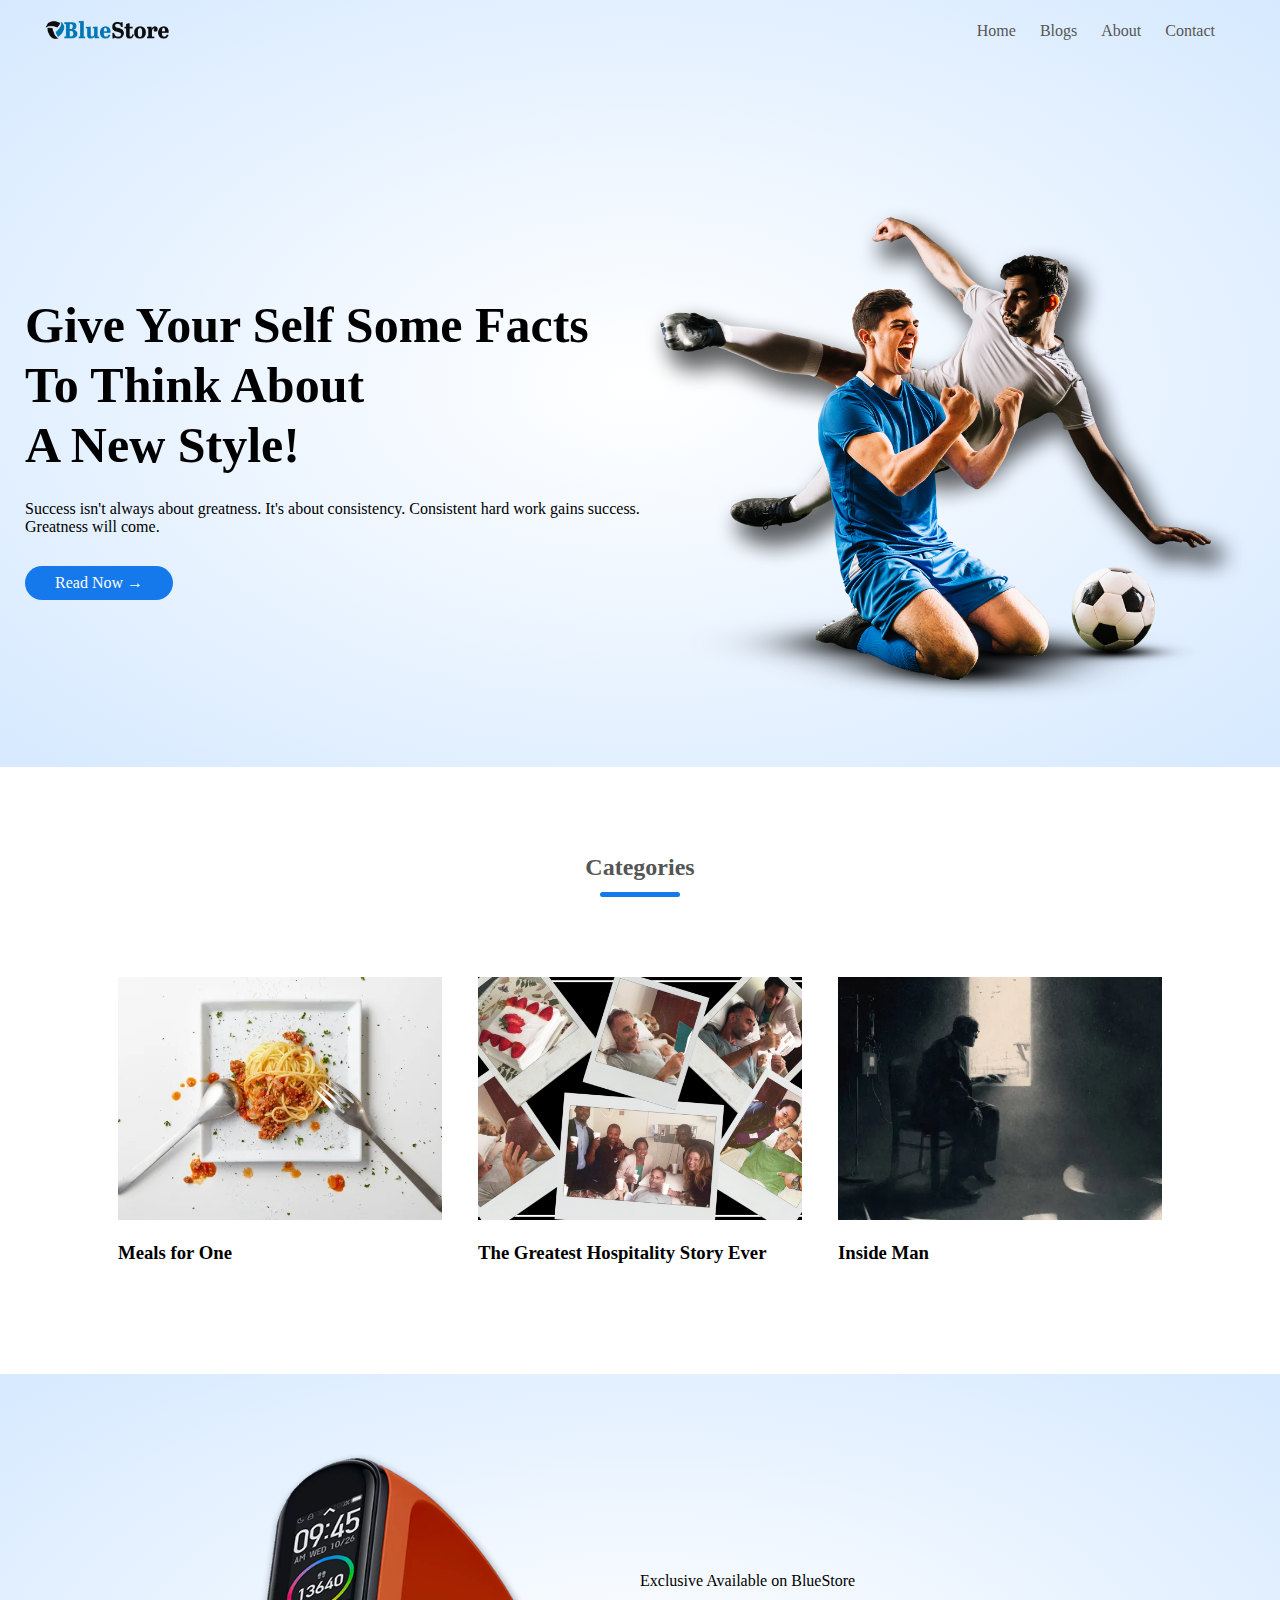
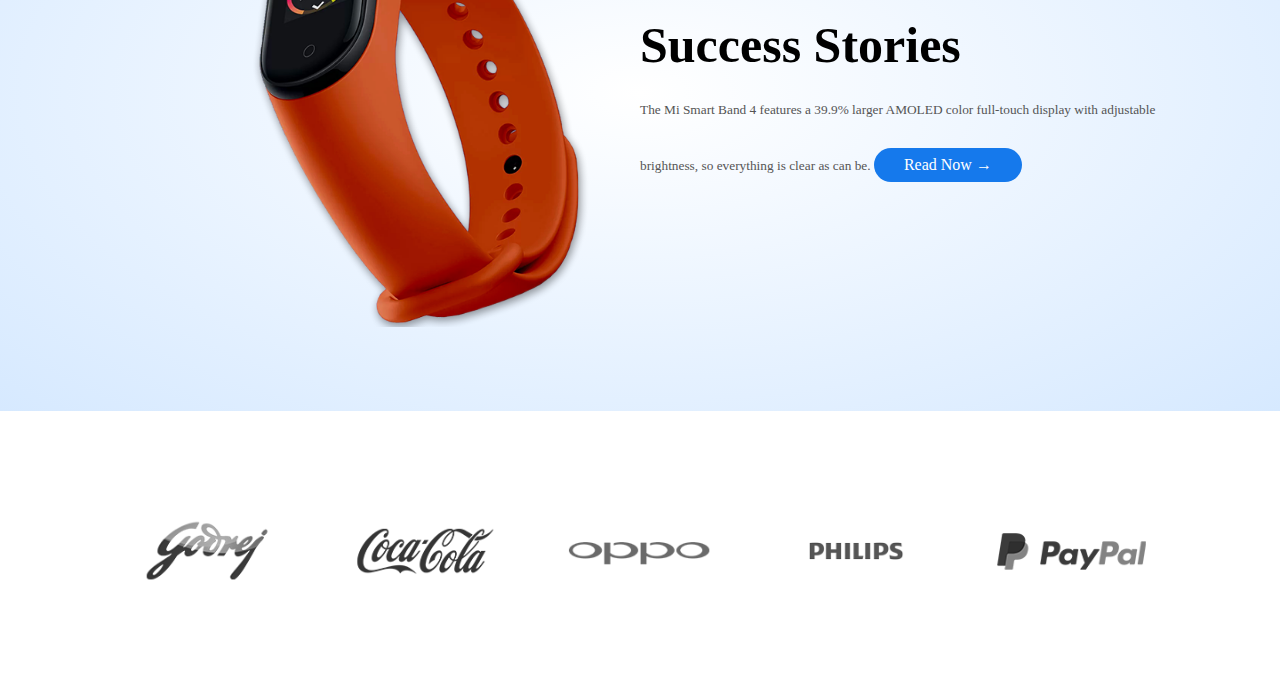
==== index.html @ 92a434e6 "initial commit" ====
<!DOCTYPE html>
<html lang="en">

<head>
  <meta charset="UTF-8" />
  <meta http-equiv="X-UA-Compatible" content="IE=edge" />
  <meta name="viewport" content="width=device-width, initial-scale=1.0" />
  <title>My Ecommerce Website</title>

  <!-- ----- CSS link ----- -->
  <link rel="stylesheet" href="style/style.css" />


</head>

<body>

  <!-- Header -->
  <div class="header">

    <div class="container">

      <div class="navbar">

        <div class="logo">
          <img src="images/bluestore.png" alt="" width="125px" />
        </div>

        <nav>
          <ul>
            <li><a href="">Home</a></li>
            <li><a href="">Blogs</a></li>
            <li><a href="">About</a></li>
            <li><a href="Contact.html">Contact</a></li>
          </ul>
        </nav>

      </div>  
      <!-- /* NavBar Div End */ -->

      <div class="row">

        <div class="col-2">
          <h1>Give Your Self Some Facts To Think About<br />A New Style!</h1>
          <p>
            Success isn't always about greatness. It's about consistency.
            Consistent hard work gains success. Greatness will come.
          </p>
          <a href="" class="btn">Read Now &#8594;</a>
        </div>

        <div class="col-2">
          <img src="images/image1.png" alt="" />
        </div>

      </div>
      <!-- /* ROw Div End */ -->

    </div>
    <!-- Container End -->

  </div>
  <!-- Header End */ -->

  <!-- -------- Featured categories -------- -->
  <div class="categories">

    <div class="small-container">

      <h2 class="title">Categories</h2>

      <div class="row">

        <div class="col-3">
          <img src="images/MealsForOne.webp" alt="" />
          <br>
          <br>
          <h3>Meals for One</h3>
        </div>
        

        <div class="col-3">
          <img src="images/hospitality.webp" alt="" />
          <br>
          <br>
          <h3>The Greatest Hospitality Story Ever</h3>
        </div>

        <div class="col-3">
          <img src="images/insideman.webp" alt="" />
          <br>
          <br>
          <h3>Inside Man</h3>
        </div>

      </div>
      <!-- Row End -->

    </div>
    <!-- Small container End-->

  </div>
  <!-- categories End -->



  <!-- -------- Offer -------- -->
  <div class="offer">

    <div class="small-container">

      <div class="row">

        <div class="col-2">
          <img src="images/exclusive.png" alt="" class="offer-img" />
        </div>

        <div class="col-2">
          <p>Exclusive Available on BlueStore</p>
          <h1>Success Stories</h1>

          <small>
            The Mi Smart Band 4 features a 39.9% larger AMOLED
            color full-touch display with adjustable brightness, so everything
            is clear as can be.
          </small>

          <a href="" class="btn">Read Now &#8594;</a>
        </div> 
       <!-- Col 2 -->

      </div>
      <!-- Row -->

    </div>
    <!-- Small Container -->

  </div>
  <!-- Offer -->



  <!-- -------- Brands -------- -->
  <div class="brands">

    <div class="small-container">

      <div class="row">

        <div class="col-5">
          <img src="images/logo-godrej.png" alt="" />
        </div>

        <div class="col-5">
          <img src="images/logo-coca-cola.png" alt="" />
        </div>

        <div class="col-5">
          <img src="images/logo-oppo.png" alt="" />
        </div>

        <div class="col-5">
          <img src="images/logo-philips.png" alt="" />
        </div>

        <div class="col-5">
          <img src="images/logo-paypal.png" alt="" />
        </div>

      </div>
<!-- Row -->

    </div>
<!-- Small container -->

  </div>
  <!-- Brand -->
</body>

</html>
---- style/style.css ----
* {
    margin: 0;
    padding: 0;
  }
  
  body {
    font-family:'Times New Roman', Times, serif
  }
  
  /* Navbar */
  .navbar {
    display: flex;
    align-items: center;
    padding: 20px;
  }
  
  
  nav {
    flex: 1;
    text-align: right;
  }
  
  nav ul {
    display: inline-block;
    list-style: none;
  } 
  
  nav ul li {
    display: inline-block;
    margin-right: 20px;
  }
  
  a {
    text-decoration:none;
    color: #555;
  }
  
  .container {
    max-width: 1300px;
    margin: auto;
    padding-left: 25px;
    padding-right: 25px;
  }
  
  .row {
    display: flex;
    align-items: center;
    flex-wrap: wrap;
    justify-content: space-around;
  } 
  
   .col-2 {
    flex-basis: 50%;
    min-width: 300px;
  }
  
  .col-2 img {
    max-width: 100%;
    padding: 50px 0;
  }
  
  .col-2 h1 {
    font-size: 50px;
    line-height: 60px;
    margin: 25px 0;
  }
  
  .btn {
    display: inline-block;
    background: #1579ec;
    color: #fff;
    padding: 8px 30px;
    margin: 30px 0;
    border-radius: 30px;
  }
  
  .btn:hover {
    background: #0d0b47;
  } 
  
   .header {
    background: radial-gradient(#ffffff, #d6e9ff);
  }
  
  .header .row {
    margin-top: 70px;
  }
  
  /* <!-- -------- Featured categories -------- !--> */
  .categories {
    margin: 70px 0;
  }
  
  .col-3 {
    flex-basis: 30%;
    min-width: 150px;
    margin-bottom: 30px;
  }
  
  .col-3 img {
    width: 100%;
  }
  
  .small-container {
    max-width: 1080px;
    margin: auto;
    padding-left: 25px;
    padding-right: 25px;
  }
  
  
  .title {
    text-align: center;
    margin: 0 auto 80px;
    position: relative;
    line-height: 60px;
    color: #555;
  }
  
  .title::after {
    content: "";
    background: #1579ec;
    width: 80px;
    height: 5px;
    border-radius: 5px;
    position: absolute;
    bottom: 0;
    left: 50%;
    transform: translateX(-50%);
  }
  
  
  
  /* ------ offer ------ */
  
  .offer {
    background: radial-gradient(#ffffff, #d6e9ff);
    margin-top: 80px;
    padding: 30px;
  }
  
  .col-2 .offer-img {
    padding: 50px;
  }
  
  small {
    color: #555;
  }
  
  /* ----------- Brands ---------- */
  
  .brands {
    margin: 100px auto;
  }
  
  .col-5 {
    width: 160px;
  }
  
  .col-5 img {
    width: 100%;
    cursor: pointer;
    filter: grayscale(100%);
  }
  
  .col-5 img:hover {
    filter: grayscale(0);
  }
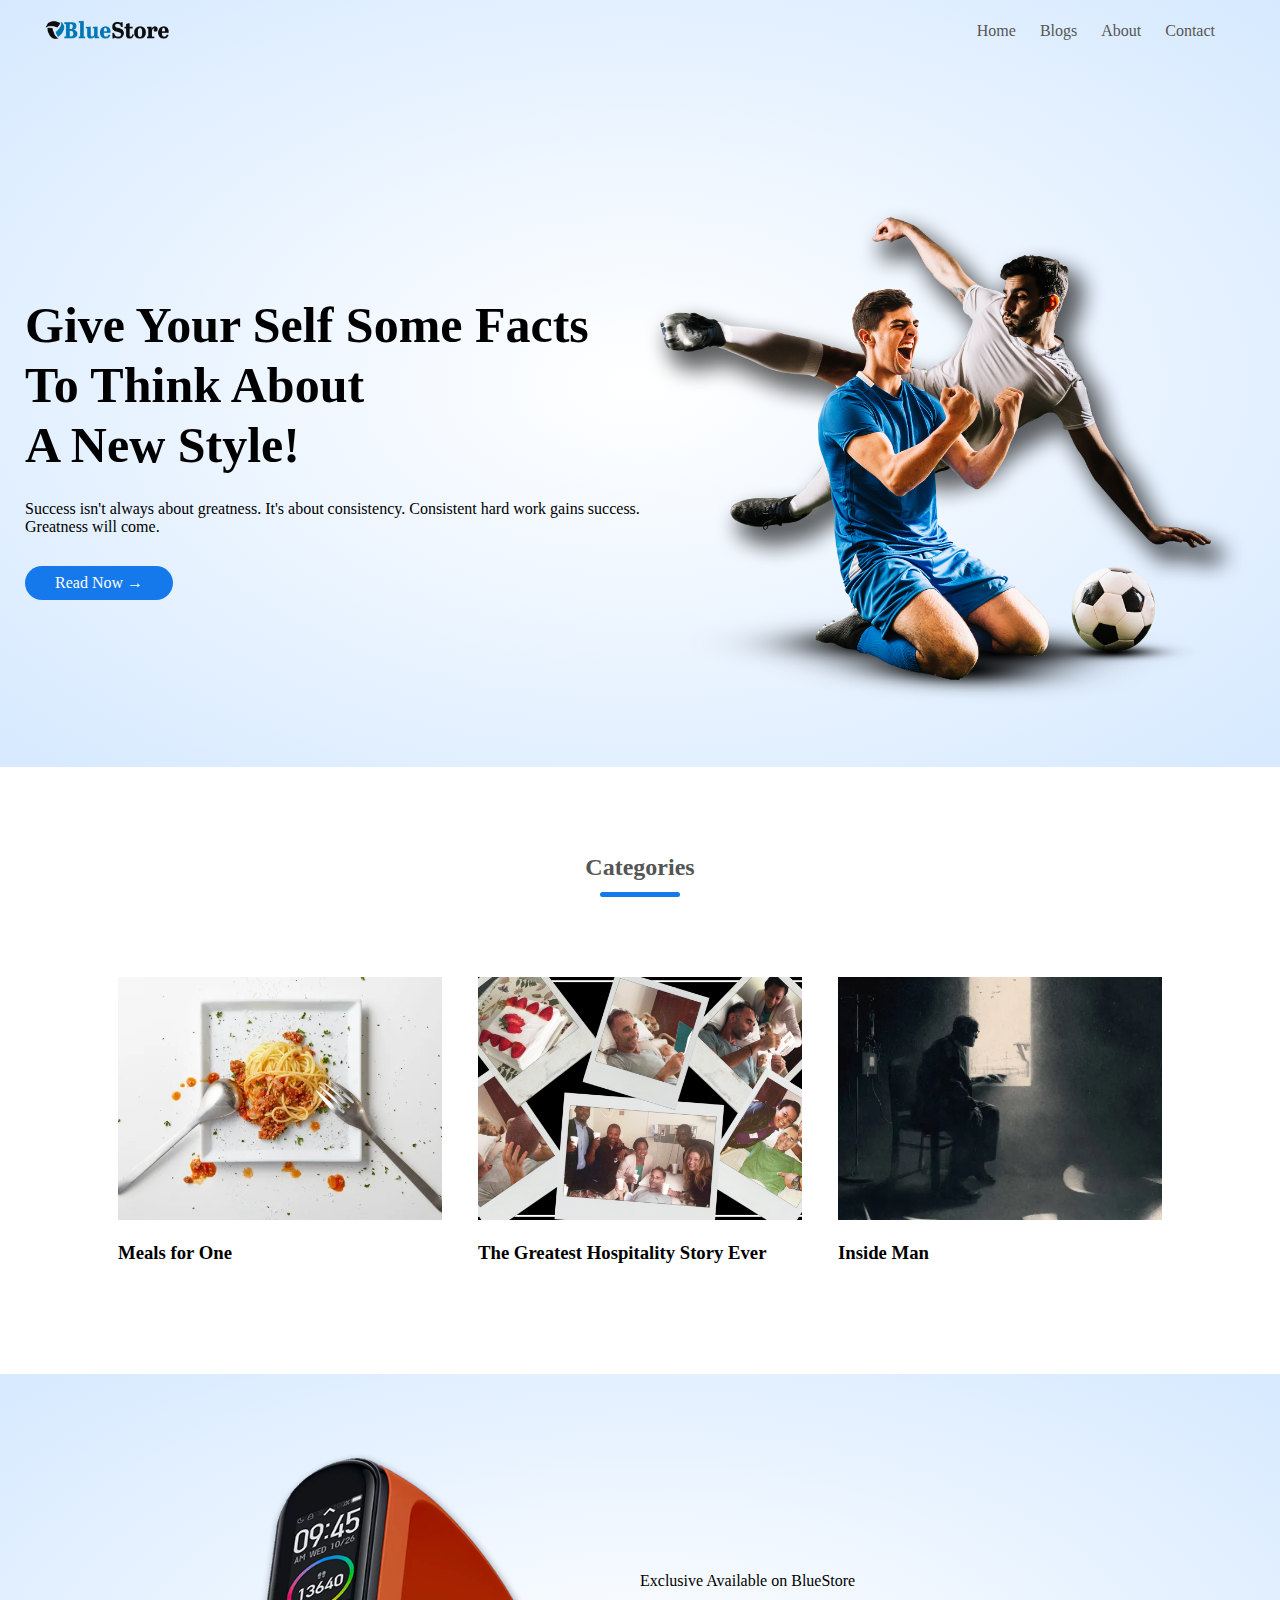
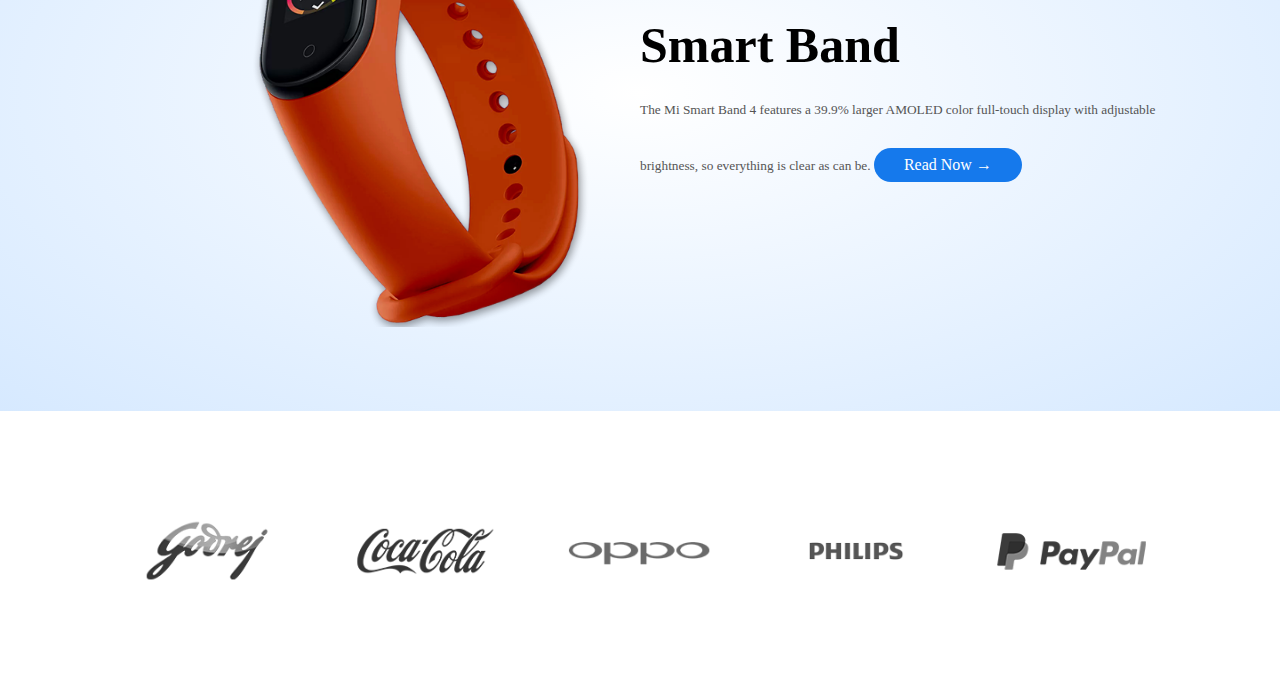
==== commit c88b6eb5: "Update index.html" ====
--- a/index.html
+++ b/index.html
@@ -117,7 +117,7 @@
 
         <div class="col-2">
           <p>Exclusive Available on BlueStore</p>
-          <h1>Success Stories</h1>
+          <h1>Smart Band</h1>
 
           <small>
             The Mi Smart Band 4 features a 39.9% larger AMOLED
@@ -177,4 +177,4 @@
   <!-- Brand -->
 </body>
 
-</html>+</html>
